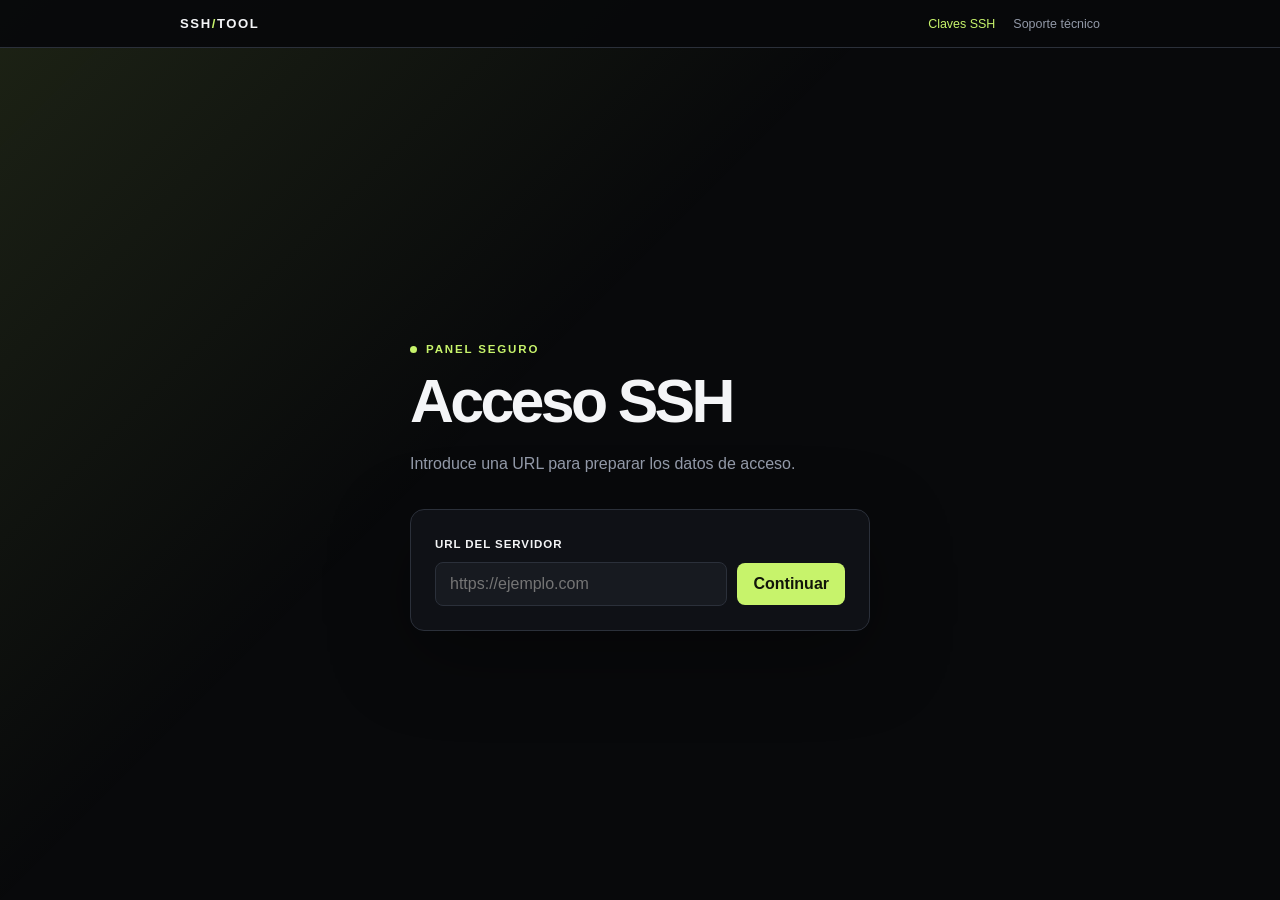
==== index.html @ ab148f9d "Paginas de soporte" ====
<!doctype html>
<html lang="es">
<head>
    <meta charset="UTF-8">
    <meta name="viewport" content="width=device-width, initial-scale=1.0">
    <title>Acceso SSH</title>
    <link rel="stylesheet" href="styles.css">
</head>
<body>
<main>
    <nav class="site-nav" aria-label="Navegación principal">
        <a class="brand" href="index.html">SSH<span>/</span>TOOL</a>
        <div class="nav-links">
            <a class="nav-link is-active" href="index.html">Claves SSH</a>
            <a class="nav-link" href="soporte.html">Soporte técnico</a>
        </div>
    </nav>
    <p class="eyebrow">Panel seguro</p>
    <h1>Acceso SSH</h1>
    <p class="intro">Introduce una URL para preparar los datos de acceso.</p>
    <section class="panel" aria-labelledby="form-title">
        <form id="access-form">
            <label id="form-title" for="url">URL del servidor</label>
            <div class="input-row">
                <input id="url" name="url" type="url" placeholder="https://ejemplo.com" required>
                <button type="submit">Continuar</button>
            </div>
        </form>
        <section id="credentials-panel" class="credentials-panel hidden" aria-live="polite">
            <div class="success-header">
                <div class="status-badge"><span class="status-dot"></span><span>ÉXITO</span></div>
                <h2>¡Credenciales generadas!</h2>
                <span class="status-pill"><span class="status-dot"></span> LISTO</span>
            </div>
            <div class="credentials-list">
                <div class="credential-card"><span class="credential-label">ACCESO SSH</span><div class="credential-line"><strong id="ssh-generated">—</strong><button class="copy-button" data-copy-target="ssh-generated" type="button" disabled>COPIAR</button></div></div>
                <div class="credential-card"><span class="credential-label">FORMATO SIS</span><div class="credential-line"><strong id="siap-generated">—</strong><button class="copy-button" data-copy-target="siap-generated" type="button" disabled>COPIAR</button></div></div>
                <div class="credential-card"><span class="credential-label">FORMATO SIAP</span><div class="credential-line"><strong id="sis-generated">—</strong><button class="copy-button" data-copy-target="sis-generated" type="button" disabled>COPIAR</button></div></div>
                <div class="credential-card"><span class="credential-label">Formato basesiap</span><div class="credential-line"><strong>basesiap</strong><button class="copy-button" data-copy-value="basesiap" type="button" disabled>COPIAR</button></div></div>
                <div class="credential-card"><span class="credential-label">Formato b4s3s14p</span><div class="credential-line"><strong>b4s3s14p</strong><button class="copy-button" data-copy-value="b4s3s14p" type="button" disabled>COPIAR</button></div></div>
            </div>
        </section>
    </section>
</main>
<script src="app.js"></script>
</body>
</html>
---- styles.css ----
:root {
    color-scheme: dark;
    --background: #08090b;
    --surface: #111318;
    --surface-soft: #171a20;
    --border: #2b303a;
    --text: #f4f5f7;
    --muted: #9299a8;
    --accent: #c7f36b;
    --accent-ink: #111509;
}

* {
    box-sizing: border-box;
}

body {
    align-items: center;
    background: var(--background);
    color: var(--text);
    display: flex;
    font-family: "Trebuchet MS", "Segoe UI", sans-serif;
    justify-content: center;
    margin: 0;
    min-height: 100vh;
    overflow-x: hidden;
    padding: 24px;
}

body::before {
    background: linear-gradient(135deg, rgba(199, 243, 107, .11), transparent 42%);
    content: "";
    inset: 0;
    pointer-events: none;
    position: fixed;
}

main {
    padding-top: 74px;
    position: relative;
    width: min(100%, 460px);
}

main.wide-page { width: min(100%, 820px); }
main.module-page { width: min(100%, 1180px); }

.site-nav {
    align-items: center;
    background: rgba(8, 9, 11, .94);
    border-bottom: 1px solid var(--border);
    display: flex;
    justify-content: space-between;
    left: 0;
    padding: 16px max(24px, calc((100% - 920px) / 2));
    position: fixed;
    top: 0;
    width: 100%;
    z-index: 10;
}

.brand {
    color: var(--text);
    font-size: .82rem;
    font-weight: 800;
    letter-spacing: .12em;
    text-decoration: none;
}

.brand span, a { color: var(--accent); }

.nav-links {
    display: flex;
    gap: 18px;
}

.nav-link {
    color: var(--muted);
    font-size: .78rem;
    text-decoration: none;
}

.nav-link:hover, .nav-link.is-active { color: var(--accent); }

.eyebrow {
    align-items: center;
    color: var(--accent);
    display: flex;
    font-size: .72rem;
    font-weight: 700;
    gap: 9px;
    letter-spacing: .16em;
    margin: 0 0 18px;
    text-transform: uppercase;
}

.eyebrow::before {
    background: var(--accent);
    border-radius: 50%;
    content: "";
    height: 7px;
    width: 7px;
}

h1 {
    font-size: clamp(2.25rem, 8vw, 3.8rem);
    letter-spacing: -.06em;
    line-height: .95;
    margin: 0;
}

h2, h3 { line-height: 1.15; }
.intro { color: var(--muted); line-height: 1.6; margin: 20px 0 32px; max-width: 55ch; }

.panel {
    background: rgba(17, 19, 24, .92);
    border: 1px solid var(--border);
    border-radius: 14px;
    box-shadow: 0 24px 80px rgba(0, 0, 0, .35);
    padding: 24px;
}

label, .credential-label, .status-badge, .status-pill {
    font-size: .72rem;
    font-weight: 700;
    letter-spacing: .08em;
    text-transform: uppercase;
}

.input-row, .credential-line {
    align-items: center;
    display: flex;
    gap: 10px;
    margin-top: 10px;
}

input {
    background: var(--surface-soft);
    border: 1px solid var(--border);
    border-radius: 8px;
    color: var(--text);
    flex: 1;
    font: inherit;
    min-width: 0;
    padding: 12px 14px;
}

button {
    background: var(--accent);
    border: 0;
    border-radius: 8px;
    color: var(--accent-ink);
    cursor: pointer;
    font: inherit;
    font-weight: 700;
    padding: 12px 16px;
}

button:disabled { cursor: not-allowed; opacity: .45; }
button:hover:not(:disabled) { filter: brightness(1.08); }

.credentials-panel { border-top: 1px solid var(--border); margin-top: 24px; padding-top: 24px; }
.hidden { display: none; }
.success-header { align-items: center; display: flex; flex-wrap: wrap; gap: 12px; }
.success-header h2 { flex: 1 1 100%; margin: 0; }
.status-badge, .status-pill { align-items: center; display: inline-flex; gap: 8px; }
.status-pill { color: var(--accent); }
.status-dot { background: var(--accent); border-radius: 50%; display: inline-block; height: 7px; width: 7px; }
.credentials-list { display: grid; gap: 10px; margin-top: 20px; }
.credential-card { background: var(--surface-soft); border: 1px solid var(--border); border-radius: 9px; padding: 14px; }
.credential-label { color: var(--muted); }
.credential-line strong { flex: 1; overflow-wrap: anywhere; }
.copy-button { background: transparent; border: 1px solid var(--border); color: var(--accent); font-size: .72rem; padding: 8px 10px; }

.support-heading { display: grid; gap: 18px; }
.support-heading h2 { margin: 0; }
.support-list { border-top: 1px solid var(--border); margin-top: 28px; }
.support-item { border-bottom: 1px solid var(--border); display: grid; gap: 18px; grid-template-columns: 36px 1fr; padding: 20px 0; }
.support-item:last-child { border-bottom: 0; padding-bottom: 0; }
.support-number { color: var(--accent); font-size: .76rem; font-weight: 700; }
.support-item h3 { font-size: 1rem; margin: 0 0 8px; }
.support-item p { color: var(--muted); font-size: .9rem; line-height: 1.55; margin: 0 0 8px; }

hr { border: 0; border-top: 1px solid var(--border); margin: 28px 0; }
.module-page > div { margin-top: 22px; }
.module-page .eyebrow { margin-bottom: 10px; }
pre {
    background: #0d0f13;
    border: 1px solid var(--border);
    border-radius: 8px;
    color: #d8e1c0;
    line-height: 1.55;
    overflow-x: auto;
    padding: 18px;
    white-space: pre-wrap;
}
code { font-family: "SFMono-Regular", Consolas, monospace; }

@media (max-width: 640px) {
    body { padding: 16px; }
    .site-nav { align-items: flex-start; flex-direction: column; gap: 12px; padding: 14px 16px; }
    .nav-links { flex-wrap: wrap; gap: 10px 14px; }
    main { padding-top: 100px; }
    .input-row { align-items: stretch; flex-direction: column; }
    .input-row button { width: 100%; }
}
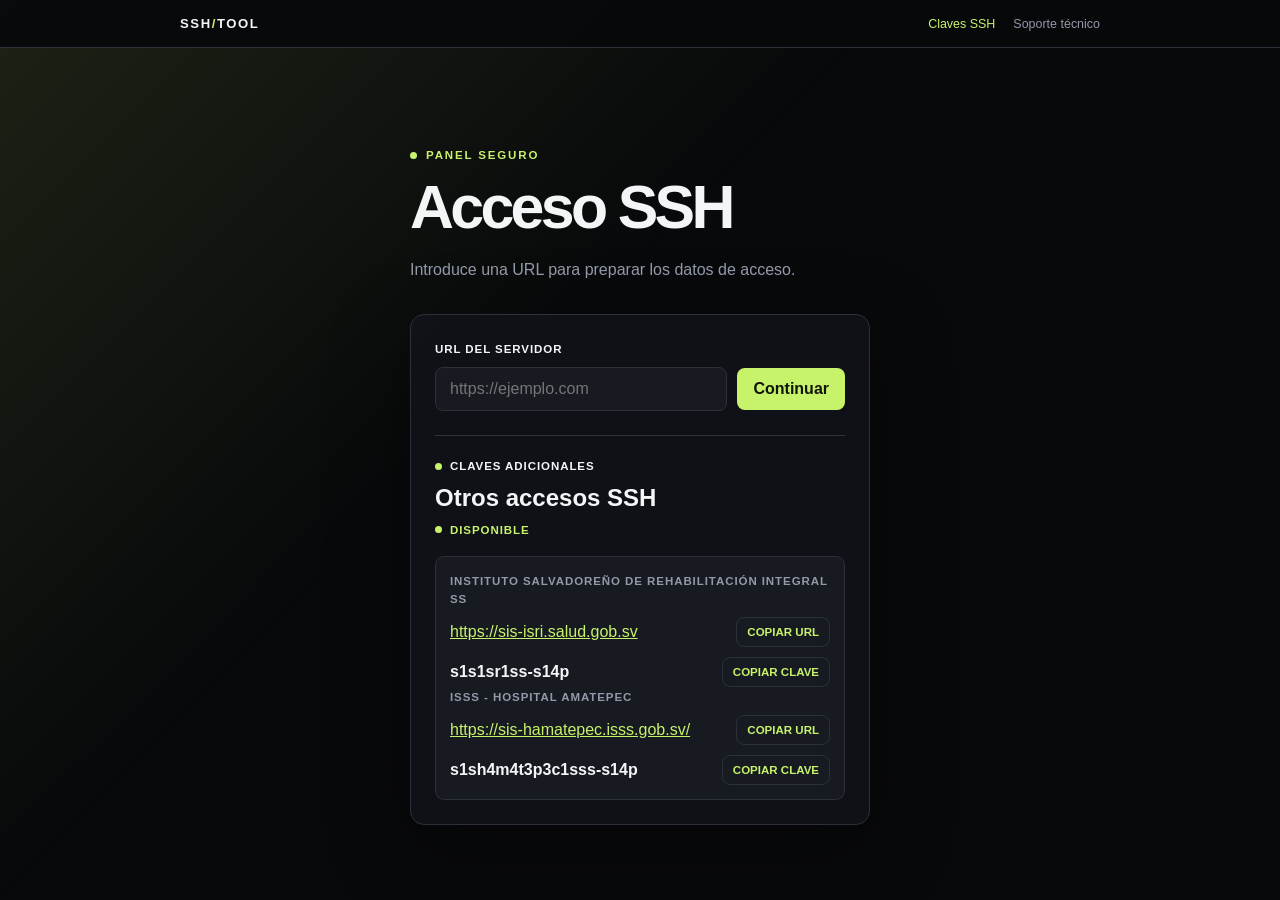
==== commit 78c729d6: "Claves ssh sin  el formato" ====
--- a/index.html
+++ b/index.html
@@ -4,6 +4,7 @@
     <meta charset="UTF-8">
     <meta name="viewport" content="width=device-width, initial-scale=1.0">
     <title>Acceso SSH</title>
+    <link rel="icon" type="image/x-icon" href="img/favicon.ico">
     <link rel="stylesheet" href="styles.css">
 </head>
 <body>
@@ -36,11 +37,40 @@
                 <div class="credential-card"><span class="credential-label">ACCESO SSH</span><div class="credential-line"><strong id="ssh-generated">—</strong><button class="copy-button" data-copy-target="ssh-generated" type="button" disabled>COPIAR</button></div></div>
                 <div class="credential-card"><span class="credential-label">FORMATO SIS</span><div class="credential-line"><strong id="siap-generated">—</strong><button class="copy-button" data-copy-target="siap-generated" type="button" disabled>COPIAR</button></div></div>
                 <div class="credential-card"><span class="credential-label">FORMATO SIAP</span><div class="credential-line"><strong id="sis-generated">—</strong><button class="copy-button" data-copy-target="sis-generated" type="button" disabled>COPIAR</button></div></div>
-                <div class="credential-card"><span class="credential-label">Formato basesiap</span><div class="credential-line"><strong>basesiap</strong><button class="copy-button" data-copy-value="basesiap" type="button" disabled>COPIAR</button></div></div>
-                <div class="credential-card"><span class="credential-label">Formato b4s3s14p</span><div class="credential-line"><strong>b4s3s14p</strong><button class="copy-button" data-copy-value="b4s3s14p" type="button" disabled>COPIAR</button></div></div>
+            </div>
+        </section>
+
+        <section class="credentials-panel persistent-credentials" aria-labelledby="persistent-credentials-title">
+            <div class="success-header">
+                <div class="status-badge"><span class="status-dot"></span><span>CLAVES ADICIONALES</span></div>
+                <h2 id="persistent-credentials-title">Otros accesos SSH</h2>
+                <span class="status-pill"><span class="status-dot"></span> DISPONIBLE</span>
+            </div>
+            <div class="credentials-list">
+                <div class="credential-card">
+                    <span class="credential-label">INSTITUTO SALVADOREÑO DE REHABILITACIÓN INTEGRAL SS</span>
+                    <div class="credential-line">
+                        <a href="https://sis-isri.salud.gob.sv" target="_blank" rel="noopener noreferrer">https://sis-isri.salud.gob.sv</a>
+                        <button class="copy-button" data-copy-value="https://sis-isri.salud.gob.sv" type="button">COPIAR URL</button>
+                    </div>
+                    <div class="credential-line">
+                        <strong>s1s1sr1ss-s14p</strong>
+                        <button class="copy-button" data-copy-value="s1s1sr1ss-s14p" type="button">COPIAR CLAVE</button>
+                    </div>
+                    <span class="credential-label">ISSS - Hospital Amatepec</span>
+                    <div class="credential-line">
+                        <a href="https://sis-hamatepec.isss.gob.sv/" target="_blank" rel="noopener noreferrer">https://sis-hamatepec.isss.gob.sv/</a>
+                        <button class="copy-button" data-copy-value="https://sis-hamatepec.isss.gob.sv/" type="button">COPIAR URL</button>
+                    </div>
+                    <div class="credential-line">
+                        <strong>s1sh4m4t3p3c1sss-s14p</strong>
+                        <button class="copy-button" data-copy-value="s1sh4m4t3p3c1sss-s14p" type="button">COPIAR CLAVE</button>
+                    </div>
+                </div>
             </div>
         </section>
     </section>
+
 </main>
 <script src="app.js"></script>
 </body>
--- a/styles.css
+++ b/styles.css
@@ -166,9 +166,11 @@
 .status-pill { color: var(--accent); }
 .status-dot { background: var(--accent); border-radius: 50%; display: inline-block; height: 7px; width: 7px; }
 .credentials-list { display: grid; gap: 10px; margin-top: 20px; }
+.persistent-credentials { margin-top: 24px; }
 .credential-card { background: var(--surface-soft); border: 1px solid var(--border); border-radius: 9px; padding: 14px; }
 .credential-label { color: var(--muted); }
-.credential-line strong { flex: 1; overflow-wrap: anywhere; }
+.credential-line strong, .credential-line a { flex: 1; min-width: 0; overflow-wrap: anywhere; }
+.credential-line .copy-button { flex-shrink: 0; margin-left: auto; }
 .copy-button { background: transparent; border: 1px solid var(--border); color: var(--accent); font-size: .72rem; padding: 8px 10px; }
 
 .support-heading { display: grid; gap: 18px; }
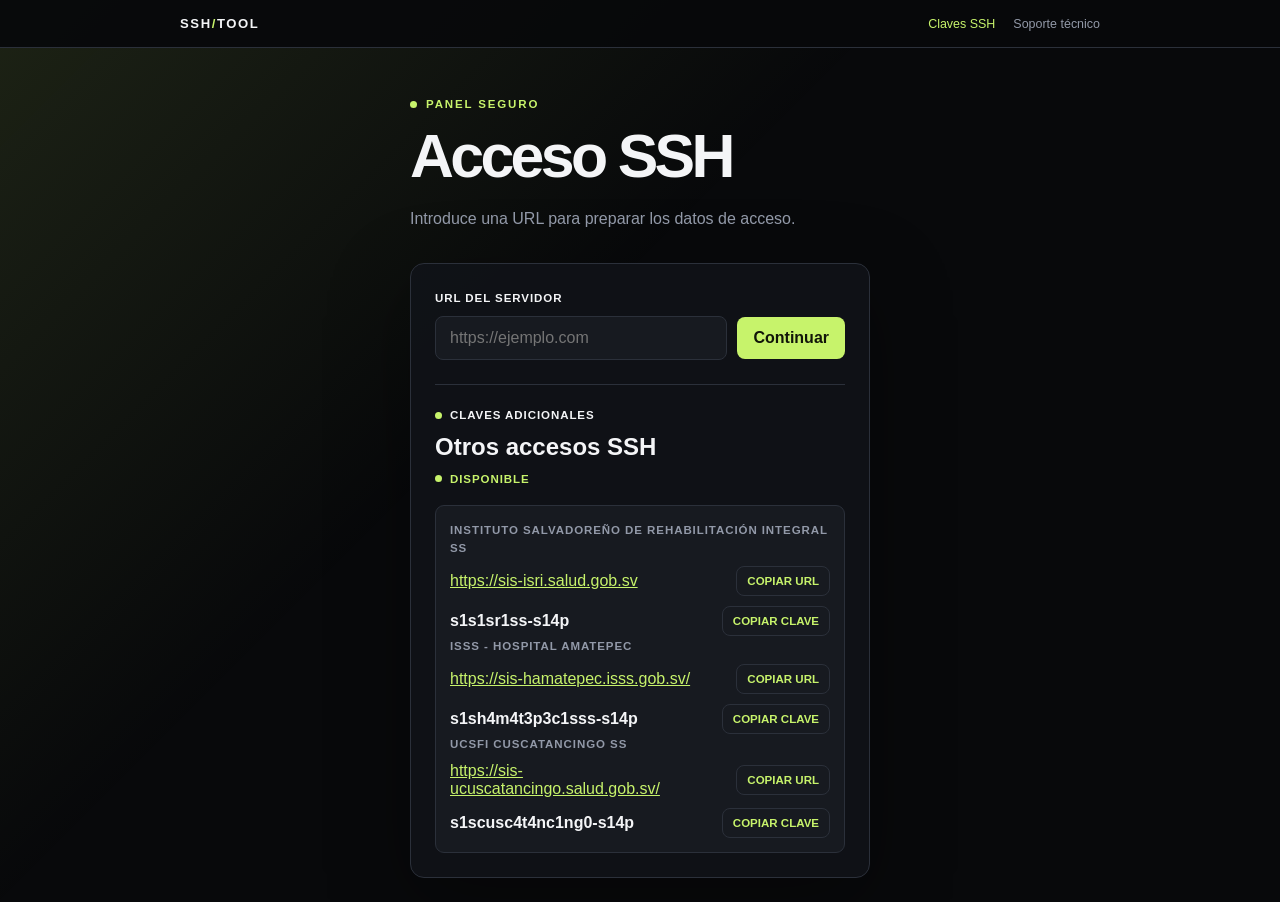
==== commit bff45d33: "agregar pagina de cuscatancingo" ====
--- a/index.html
+++ b/index.html
@@ -37,6 +37,8 @@
                 <div class="credential-card"><span class="credential-label">ACCESO SSH</span><div class="credential-line"><strong id="ssh-generated">—</strong><button class="copy-button" data-copy-target="ssh-generated" type="button" disabled>COPIAR</button></div></div>
                 <div class="credential-card"><span class="credential-label">FORMATO SIS</span><div class="credential-line"><strong id="siap-generated">—</strong><button class="copy-button" data-copy-target="siap-generated" type="button" disabled>COPIAR</button></div></div>
                 <div class="credential-card"><span class="credential-label">FORMATO SIAP</span><div class="credential-line"><strong id="sis-generated">—</strong><button class="copy-button" data-copy-target="sis-generated" type="button" disabled>COPIAR</button></div></div>
+                <div class="credential-card"><span class="credential-label">FORMATO BASESIAP</span><div class="credential-line"><strong>basesiap</strong><button class="copy-button" data-copy-value="basesiap" type="button">COPIAR</button></div></div>
+                <div class="credential-card"><span class="credential-label">FORMATO B4S3S14P</span><div class="credential-line"><strong>b4s3s14p</strong><button class="copy-button" data-copy-value="b4s3s14p" type="button">COPIAR</button></div></div>
             </div>
         </section>
 
@@ -66,6 +68,15 @@
                         <strong>s1sh4m4t3p3c1sss-s14p</strong>
                         <button class="copy-button" data-copy-value="s1sh4m4t3p3c1sss-s14p" type="button">COPIAR CLAVE</button>
                     </div>
+                    <span class="credential-label">UCSFI Cuscatancingo SS</span>
+                    <div class="credential-line">
+                        <a href="https://sis-ucuscatancingo.salud.gob.sv/" target="_blank" rel="noopener noreferrer">https://sis-ucuscatancingo.salud.gob.sv/</a>
+                        <button class="copy-button" data-copy-value="https://sis-ucuscatancingo.salud.gob.sv/" type="button">COPIAR URL</button>
+                    </div>
+                    <div class="credential-line">
+                        <strong>s1scusc4t4nc1ng0-s14p</strong>
+                        <button class="copy-button" data-copy-value="s1scusc4t4nc1ng0-s14p" type="button">COPIAR CLAVE</button>
+                    </div>
                 </div>
             </div>
         </section>
--- a/styles.css
+++ b/styles.css
@@ -185,6 +185,18 @@
 hr { border: 0; border-top: 1px solid var(--border); margin: 28px 0; }
 .module-page > div { margin-top: 22px; }
 .module-page .eyebrow { margin-bottom: 10px; }
+.case-card {
+    background: rgba(17, 19, 24, .92);
+    border: 1px solid var(--border);
+    border-radius: 14px;
+    box-shadow: 0 24px 80px rgba(0, 0, 0, .35);
+    margin-top: 22px;
+    padding: 28px;
+}
+.case-card .eyebrow { margin-top: 0; }
+.case-card h2 { margin: 0 0 16px; }
+.case-card h3 { border-top: 1px solid var(--border); margin: 28px 0 12px; padding-top: 22px; }
+.case-card .intro { margin-bottom: 22px; }
 pre {
     background: #0d0f13;
     border: 1px solid var(--border);
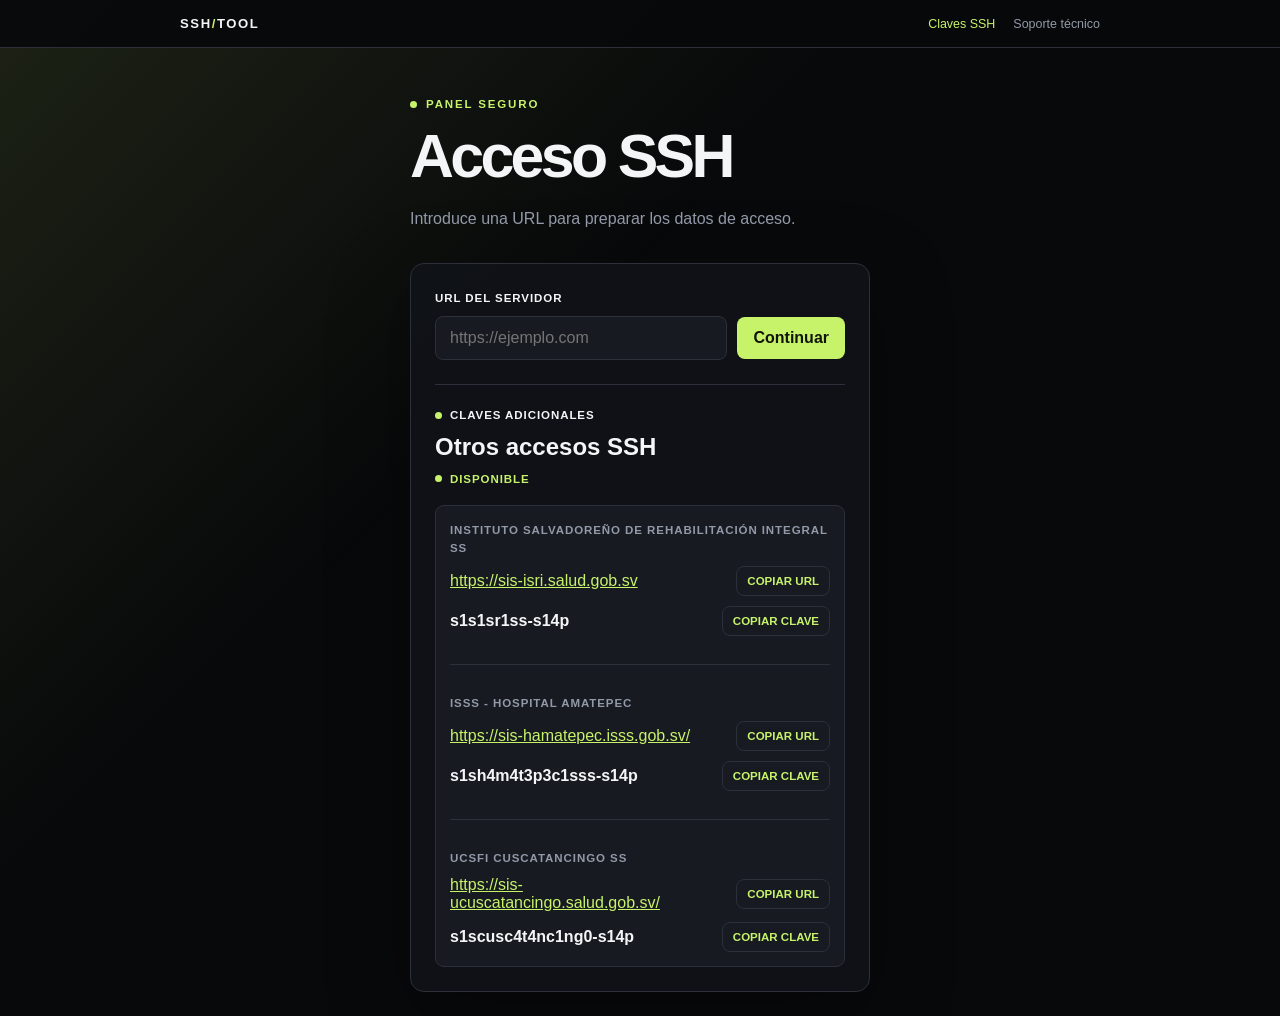
==== commit ec981386: "separacion agregada" ====
--- a/index.html
+++ b/index.html
@@ -59,6 +59,7 @@
                         <strong>s1s1sr1ss-s14p</strong>
                         <button class="copy-button" data-copy-value="s1s1sr1ss-s14p" type="button">COPIAR CLAVE</button>
                     </div>
+                    <hr>
                     <span class="credential-label">ISSS - Hospital Amatepec</span>
                     <div class="credential-line">
                         <a href="https://sis-hamatepec.isss.gob.sv/" target="_blank" rel="noopener noreferrer">https://sis-hamatepec.isss.gob.sv/</a>
@@ -68,6 +69,7 @@
                         <strong>s1sh4m4t3p3c1sss-s14p</strong>
                         <button class="copy-button" data-copy-value="s1sh4m4t3p3c1sss-s14p" type="button">COPIAR CLAVE</button>
                     </div>
+                    <hr>
                     <span class="credential-label">UCSFI Cuscatancingo SS</span>
                     <div class="credential-line">
                         <a href="https://sis-ucuscatancingo.salud.gob.sv/" target="_blank" rel="noopener noreferrer">https://sis-ucuscatancingo.salud.gob.sv/</a>
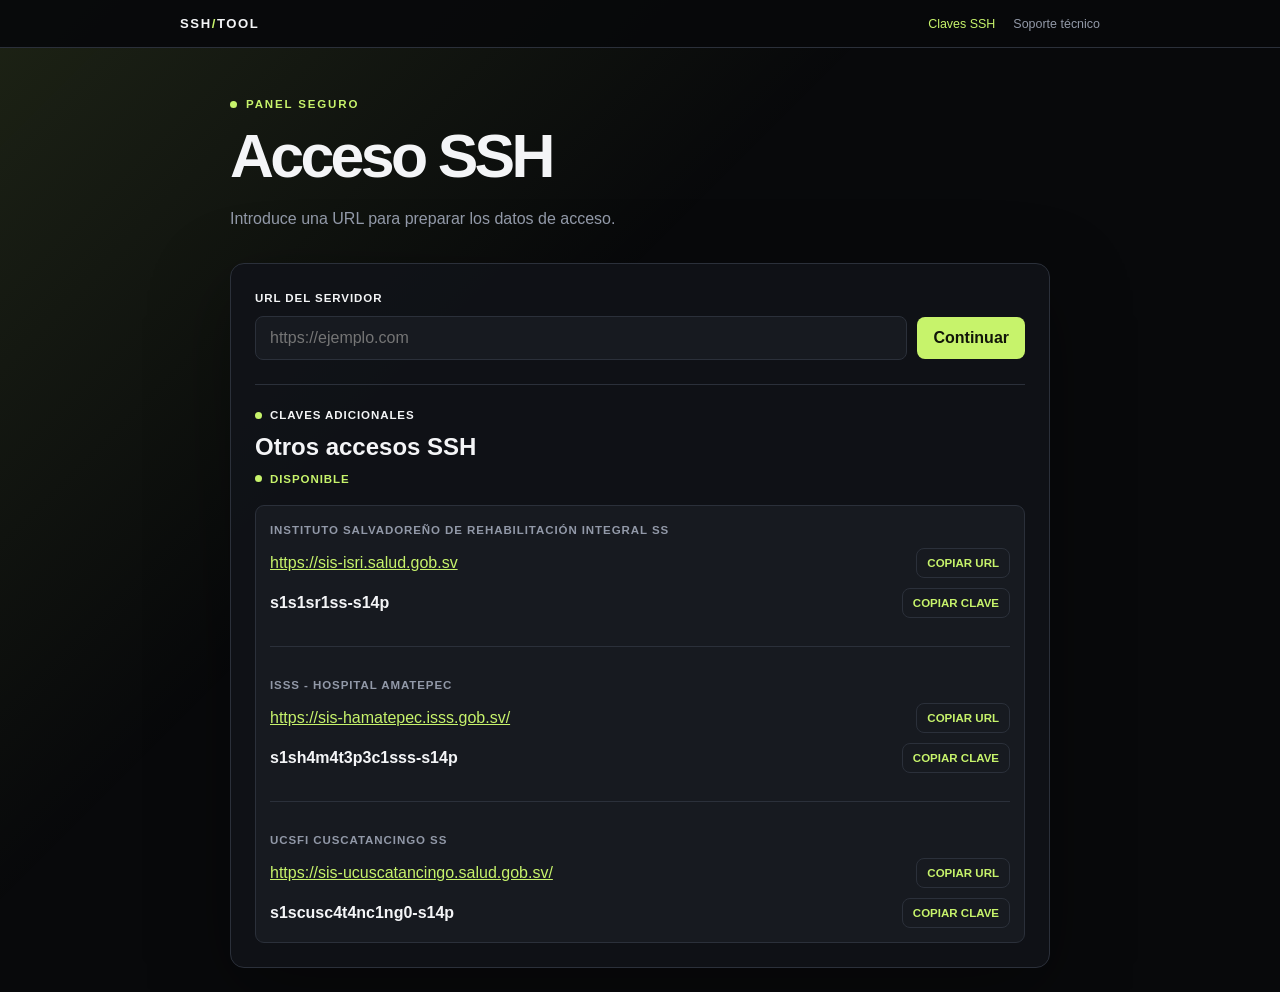
==== commit 91723d27: "mejores y limpieza de datos" ====
--- a/index.html
+++ b/index.html
@@ -8,7 +8,7 @@
     <link rel="stylesheet" href="styles.css">
 </head>
 <body>
-<main>
+<main class="wide-page">
     <nav class="site-nav" aria-label="Navegación principal">
         <a class="brand" href="index.html">SSH<span>/</span>TOOL</a>
         <div class="nav-links">
@@ -23,7 +23,10 @@
         <form id="access-form">
             <label id="form-title" for="url">URL del servidor</label>
             <div class="input-row">
-                <input id="url" name="url" type="url" placeholder="https://ejemplo.com" required>
+                <div class="url-field">
+                    <input id="url" name="url" type="url" placeholder="https://ejemplo.com" required>
+                    <button id="clear-url" class="clear-url-button" type="button" aria-label="Limpiar URL" title="Limpiar URL" hidden>&times;</button>
+                </div>
                 <button type="submit">Continuar</button>
             </div>
         </form>
--- a/styles.css
+++ b/styles.css
@@ -131,6 +131,38 @@
     display: flex;
     gap: 10px;
     margin-top: 10px;
+}
+
+.url-field {
+    flex: 1;
+    min-width: 0;
+    position: relative;
+}
+
+.url-field input {
+    padding-right: 44px;
+    width: 100%;
+}
+
+.clear-url-button {
+    background: transparent;
+    border: 0;
+    border-radius: 50%;
+    color: var(--muted);
+    font-size: 1.25rem;
+    line-height: 1;
+    padding: 6px;
+    position: absolute;
+    right: 8px;
+    top: 50%;
+    transform: translateY(-50%);
+    width: 32px;
+}
+
+.clear-url-button:hover:not(:disabled) {
+    background: rgba(255, 255, 255, .06);
+    color: var(--text);
+    filter: none;
 }
 
 input {
@@ -215,5 +247,5 @@
     .nav-links { flex-wrap: wrap; gap: 10px 14px; }
     main { padding-top: 100px; }
     .input-row { align-items: stretch; flex-direction: column; }
-    .input-row button { width: 100%; }
-}
+    .input-row > button[type="submit"] { width: 100%; }
+}
